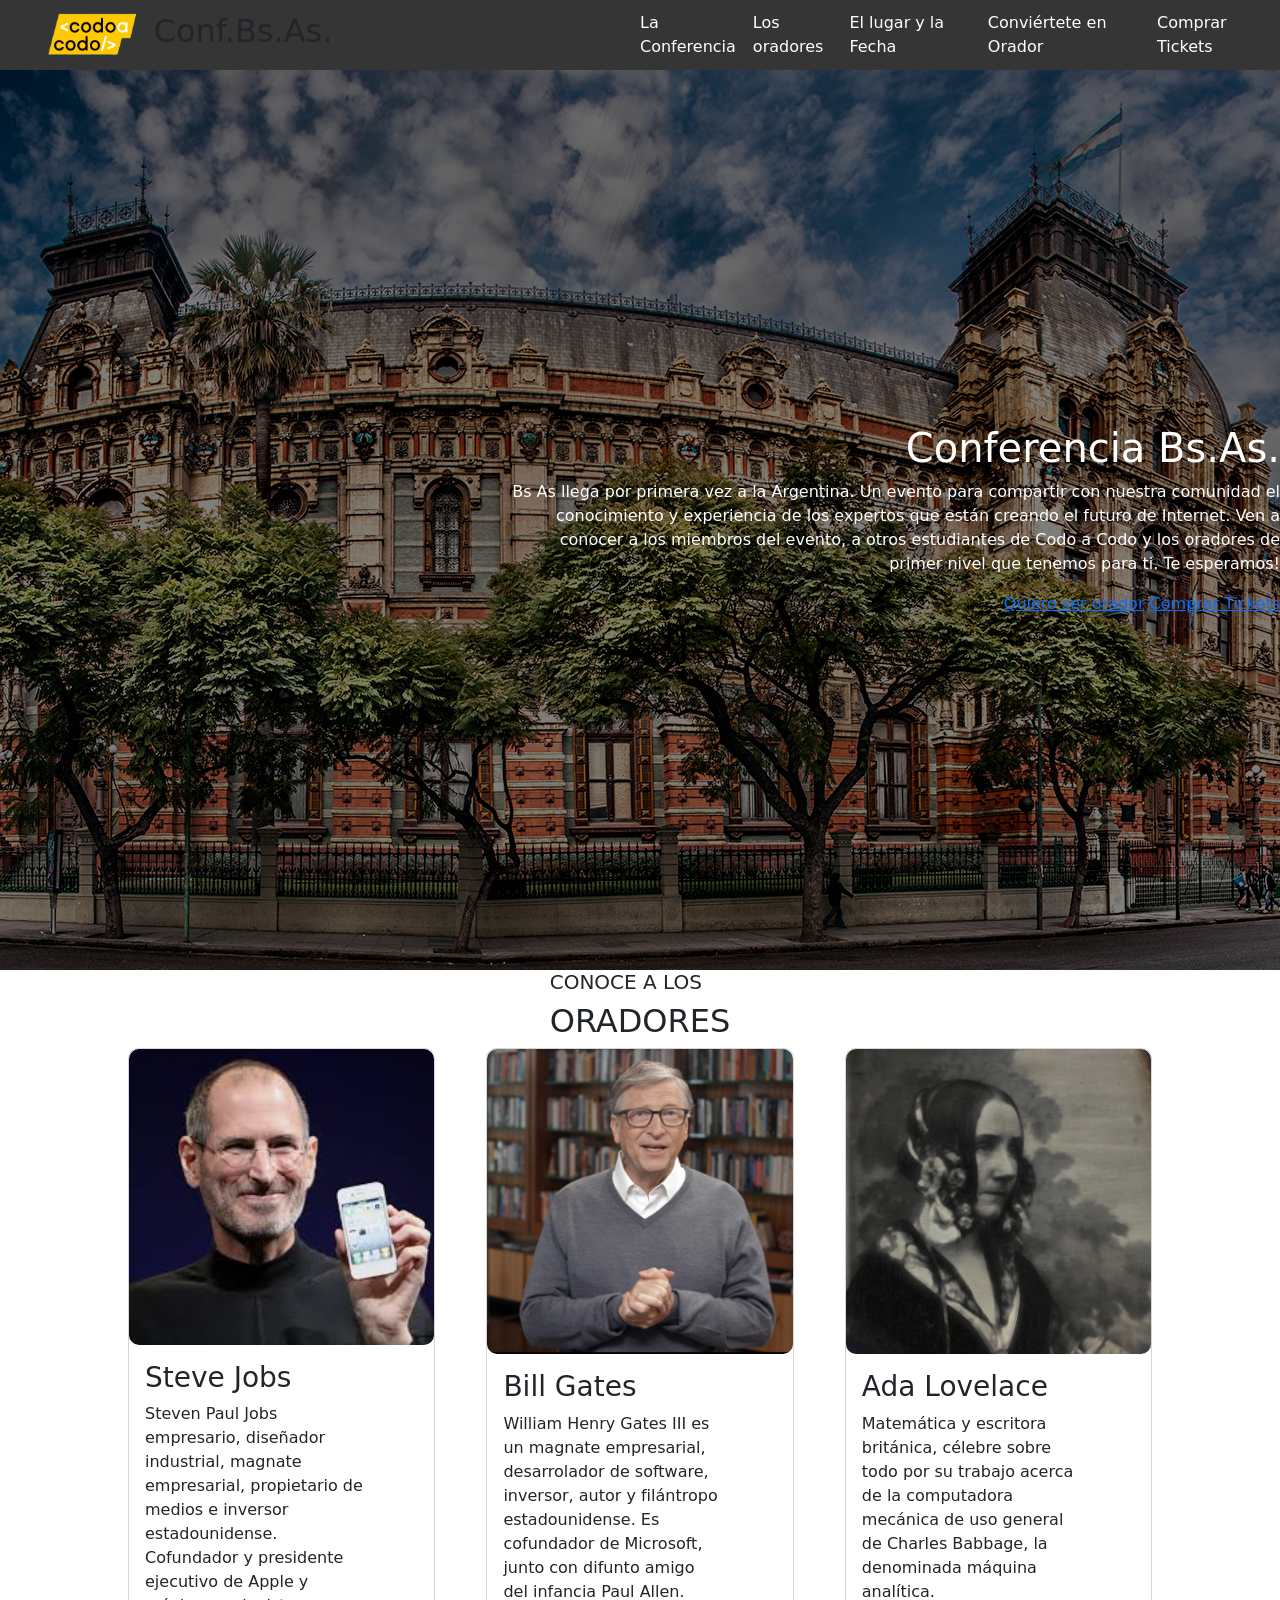
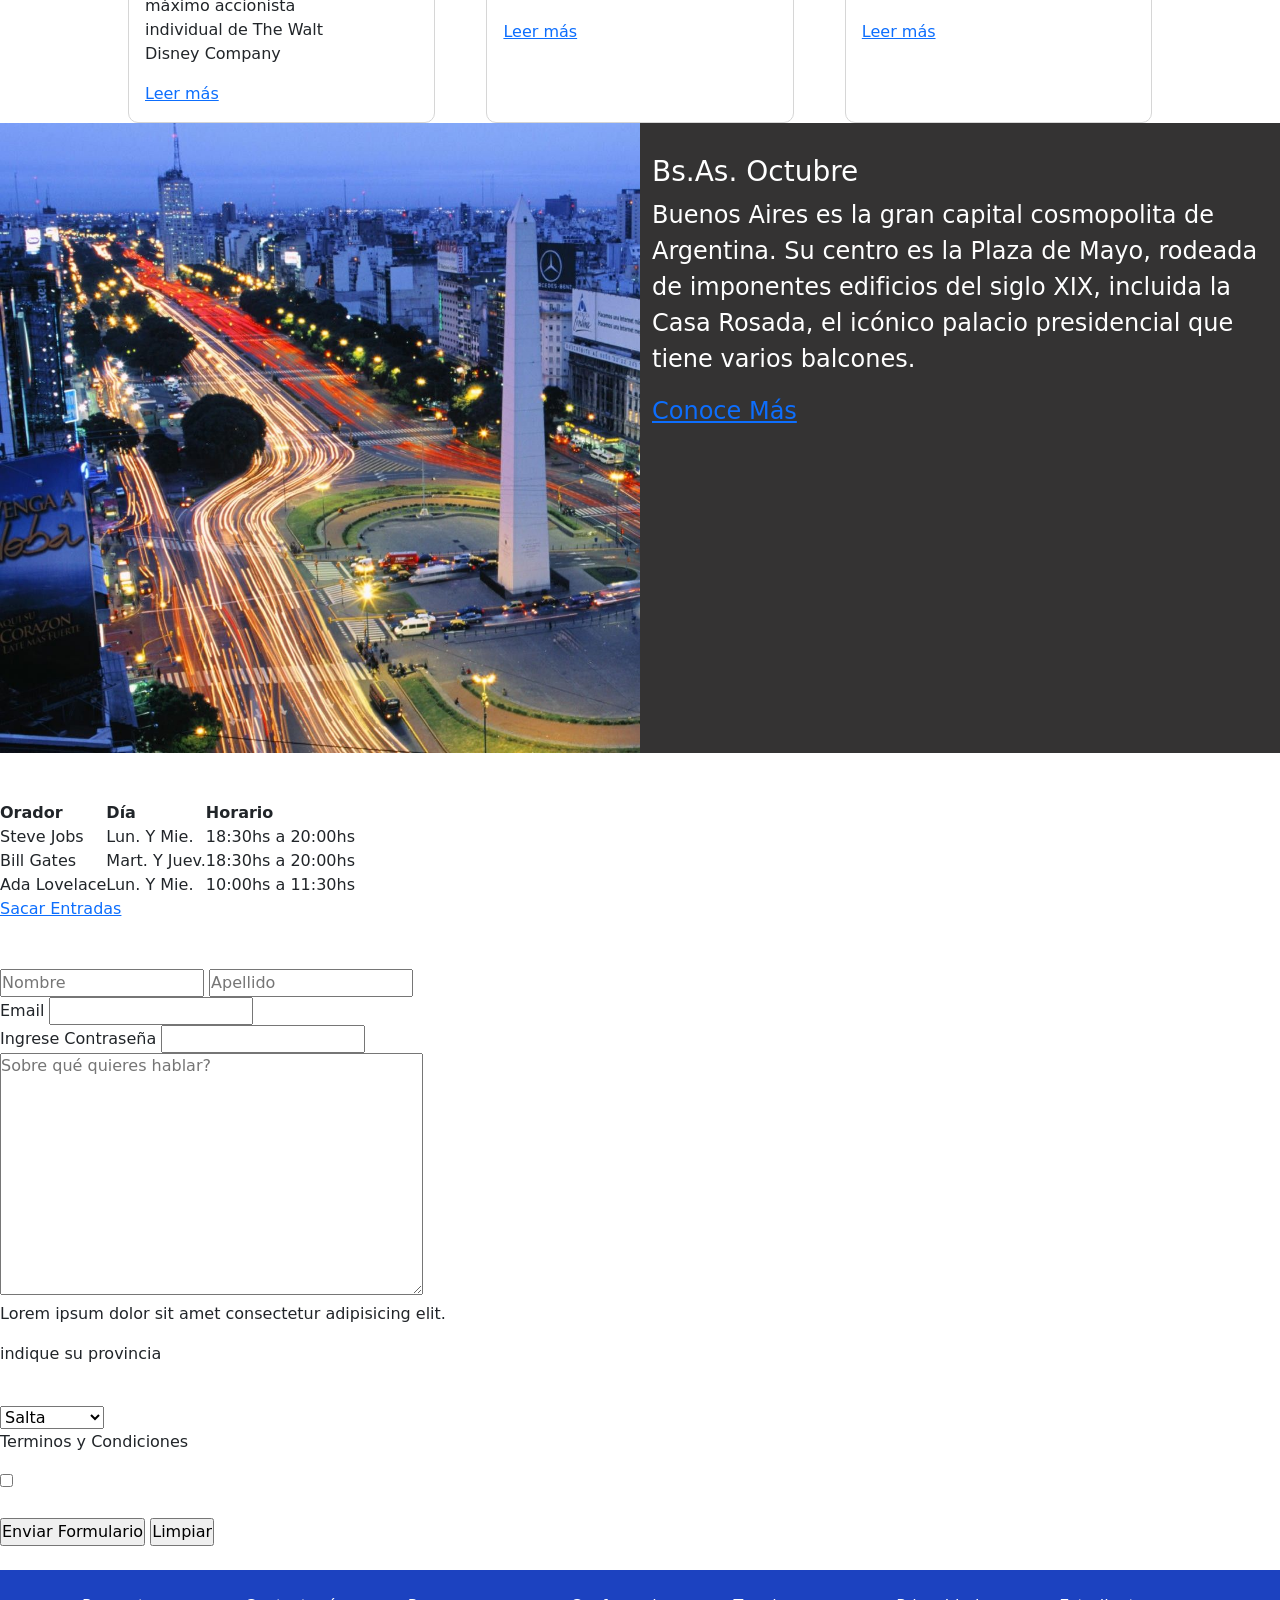
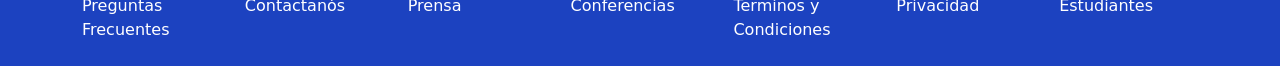
==== proyecto cac/proyectoCACfinal.html @ 0b1ff582 "grabar" ====
<!DOCTYPE html>
<html lang="es">
    <head>
        <meta charset="UTF-8">
        <meta http-equiv="X-UA-Compatible" content="IE=edge">
        <meta name="viewport" content="width=device-width, initial-scale=1.0">
        <title>proyecto html</title>
        <link rel="shortcut icon" href="favicon.ico">
        <link rel="stylesheet" href="./estilos.css">
                 <!-- Bootstrap CSS -->
        <link href="https://cdn.jsdelivr.net/npm/bootstrap@5.0.2/dist/css/bootstrap.min.css" rel="stylesheet" integrity="sha384-EVSTQN3/azprG1Anm3QDgpJLIm9Nao0Yz1ztcQTwFspd3yD65VohhpuuCOmLASjC" crossorigin="anonymous">
          
    </head>
     
    <body>
        <header class="header__flex">
            <div class="logo">
                <img class="img__logo" src="./assets/imagenes/codoacodo.png" alt="Logo de codo a codo" loading="lazy">
                <h2>Conf.Bs.As.</h2>
            </div>
          
            <nav class="navegador">
                <a  class="link" href="#">La Conferencia </a>
                <a  class="link" href="#oradores">Los oradores</a>
                <a  class="link" href="#lugarYFecha">El lugar y la Fecha</a>
                <a  class="link" href="#formulario">Conviértete en Orador</a>
                <a  class="link" href="">Comprar Tickets</a>
            </nav>
        </header>
        <main>
            <section class="sectionPrincipal">
                <div class="contenidoPrincipal">
                    <h1>Conferencia Bs.As.</h1>
                    <p class="parrafoPrincipal">Bs As llega por primera vez a la Argentina. Un evento para compartir con nuestra comunidad el conocimiento y experiencia de los expertos que están creando el futuro de Internet. Ven a conocer a los miembros del evento, a otros estudiantes de Codo a Codo y los oradores de primer nivel que tenemos para ti. Te esperamos!</p>
                    <a href="">Quiero ser orador</a>
                    <a href="">Comprar Tickets</a>
                </div>
               
            </section>
        
        </main>
        <section class="sectionTarjetas" id="oradores">
            <div>
                <h5>CONOCE A LOS</h5>
                <h2>ORADORES</h2>
                
            </div>
            <div class="padreTarjetas">
                <div  class="tarjetas__flex">
                    <div  class="tarjeta">
                        <!--es una etiqueta contenedora y es una etiqueta comodin en bloque  height="400"-->
                        <img class="tarjetaImagen" src="./assets/imagenes/steve.jpg" alt="imagen card" loading="lazy" width="300" >
                        <div class="tarjetaContenido">
                            <h3>Steve Jobs</h3>
                            <div class="tarjetaParrafo">
                                <p>Steven Paul Jobs empresario, diseñador industrial, magnate empresarial, propietario de medios e inversor estadounidense. Cofundador y presidente ejecutivo de Apple​ y máximo accionista individual de The Walt Disney Company</p>
                            </div>
                          
                            <a href="https://es.wikipedia.org/wiki/Steve_Jobs">Leer más</a>
                        </div>
                       
                    </div>
                    
                    <div class="tarjeta">
                        <!--es una etiqueta contenedora y es una etiqueta comodin en bloque-->
                        <img  class="tarjetaImagen" src="./assets/imagenes/bill.jpg" alt="imagen card" loading="lazy" width="300">
                        <div class="tarjetaContenido">
                            <h3>Bill Gates</h3>
                            <div class="tarjetaParrafo">
                                <p>William Henry Gates III es un magnate empresarial, desarrolador de software, inversor, autor y filántropo estadounidense. Es cofundador de Microsoft, junto con difunto amigo del infancia Paul Allen.</p>
                            </div>
                          
                            <a href="https://es.wikipedia.org/wiki/Bill_Gates">Leer más</a>
                        </div>
                    </div>
                  
                    <div class="tarjeta">
                        <!--es una etiqueta contenedora y es una etiqueta comodin en bloque-->
                        <img  class="tarjetaImagen" src="./assets/imagenes/ada.jpeg" alt="imagen card" loading="lazy" width="300">
                        <div class="tarjetaContenido">
                            <h3>Ada Lovelace</h3>
                            <div class="tarjetaParrafo">
                                <p>Matemática y escritora británica, célebre sobre todo por su trabajo acerca de la computadora mecánica de uso general de Charles Babbage, la denominada máquina analítica.</p>
                            </div>
                          
                            <a href="https://es.wikipedia.org/wiki/Ada_Lovelace">Leer más</a>
                        </div>
                    </div>
                </div>
            </div>
          
           
        </section>
        <!-- <section class="sectionDividida" id="lugarYFecha">
            <div class="imagenIzq">

            </div>
            
            <div class="contenidoDer">
                <h3>Bs.As. Octubre</h3>
                <p>Lorem ipsum dolor sit amet, consectetur adipisicing elit. Ea facere quos quia porro enim obcaecati dolore amet debitis, nihil possimus iusto alias! Nisi quasi, unde aspernatur debitis natus inventore blanditiis.</p>
                <a href="">Conoce Más</a>

            </div>
        </section> -->
        <section class="container-fluid">
            <div class="row rowImagen ">
                <div class="col-sm-12 col-lg-6 imagen alto">

                </div>
                <div class="col-sm-12 col-lg-6 contenido alto">
                    <h3>Bs.As. Octubre</h3>
                    <p>Buenos Aires es la gran capital cosmopolita de Argentina. Su centro es la Plaza de Mayo, rodeada de imponentes edificios del siglo XIX, incluida la Casa Rosada, el icónico palacio presidencial que tiene varios balcones. </p>
                    <a href="">Conoce Más</a>
                </div>
            </div>

        </section>
       
        <br><br>
       <section>
        <!-- Clase del miercoles, formulario (Ver enlaces internos!!!!)-->
        <table>
            <thead>
                <tr>
                    <th>Orador</th>
                    <th>Día</th>
                    <th>Horario</th>
                </tr>
            </thead>
            <tbody>
                <tr>
                    <td>Steve Jobs</td>
                    <td>Lun. Y Mie.</td>
                    <td>18:30hs a 20:00hs</td>
                </tr>
                <tr>
                    <td>Bill Gates</td>
                    <td>Mart. Y Juev.</td>
                    <td>18:30hs a 20:00hs</td>
                </tr>
                <tr>
                    <td>Ada Lovelace</td>
                    <td>Lun. Y Mie.</td>
                    <td>10:00hs a 11:30hs</td>
                </tr>
            </tbody>
            <tfoot>
                <tr>
                    <td colspan="3"> <a href="">Sacar Entradas</a> </td>
                </tr>
            </tfoot>
           
           
        </table>
       </section>
       <br><br>
       <section id="formulario">
         <form action="">
            <div>
                <input type="text" placeholder="Nombre" >
                <input type="text" placeholder="Apellido">
            </div>
            <div>
                <label for="">Email</label>
                <input type="email">
            </div>
            <div>
                <label for="">Ingrese Contraseña</label>
                <input type="password" required>
            </div>
           
            <div>
              <textarea name="" id="" cols="50" rows="10" placeholder="Sobre qué quieres hablar?"></textarea>
            </div>
             <p>Lorem ipsum dolor sit amet consectetur adipisicing elit.</p>
             <div>
                <p>indique su provincia</p>
                <br>
                <select >
                    <option value="">Salta</option>
                    <option value="">Entre Rios</option>
                    <option value="">Santa Fe</option>
                    <option value="">Rio Negro</option>
                    <option value="">Cordoba</option>
                </select>
             </div>
              <div>
               <p>Terminos y Condiciones</p> 
               <input type="checkbox" name="terminos">
              </div>
             <br>
             <div>
                <input type="submit" value="Enviar Formulario">
                <input type="reset" value="Limpiar">
             </div>
           


         </form>
       </section>
       <br>
      
       <footer class="colorFooter">
        <div class="container">
            <div class="row">
                <div class="col pt-4 pb-4"><a class="text-white text-decoration-none" href="">Preguntas Frecuentes</a></div>
                <div class="col pt-4 pb-4"><a class="text-white text-decoration-none" href="">Contactanós</a></div>
                <div class="col pt-4 pb-4"><a class="text-white text-decoration-none" href="">Prensa</a></div>
                <div class="col pt-4 pb-4"><a class="text-white text-decoration-none" href="">Conferencias</a></div>
                <div class="col pt-4 pb-4"><a class="text-white text-decoration-none" href="">Terminos y Condiciones</a></div>
                <div class="col pt-4 pb-4"><a class="text-white text-decoration-none" href="">Privacidad</a></div>
                <div class="col pt-4 pb-4"><a class="text-white text-decoration-none" href="">Estudiantes</a></div>

            </div>

        </div>
         
       </footer>
      <!-- Option 1: Bootstrap Bundle with Popper -->
      <script src="https://cdn.jsdelivr.net/npm/bootstrap@5.0.2/dist/js/bootstrap.bundle.min.js" integrity="sha384-MrcW6ZMFYlzcLA8Nl+NtUVF0sA7MsXsP1UyJoMp4YLEuNSfAP+JcXn/tWtIaxVXM" crossorigin="anonymous"></script>
    </body>
</html>
---- proyecto cac/estilos.css ----
.colorFooter{
    background-color:rgb(28, 66, 192);
}
*{
margin: 0;
padding: 0;
box-sizing: border-box;
}
.header__flex{
background-color:rgb(53, 53, 53);
display: flex;
justify-content:center;

}
.logo{
display:flex;
align-items: center;
width:50%;
padding-left:2rem;
}
.img__logo{
width:20%;

}
.navegador{

width:50%;
display: flex;
align-items: center;
justify-content:space-between;
}
.link{
text-decoration: none;
color: white;
font-size: 1rem;
}
.imagenMain{
width:100%;
}
/*pantalla divida*/
.sectionDividida{
display: flex;
height:70vh;
}
.imagenIzq{
height:100%;
width:50%;
background-image: url("./assets/imagenes/hawaii3.jpg");
background-size: cover;
}
.rowImagen{
height:70vh;
}
.alto{
height:100%;
}
.imagen{
background-image: url("./assets/imagenes/hawaii3.jpg");
background-size: cover;
}
.contenido{
padding:2rem ;
background-color: #343333;
color:white;
font-size: 1.5rem;
/*
display: flex;
flex-direction: column;
align-items: flex-start;*/
}
.contenidoDer{
height:100%;
width:50%;
padding:2rem ;
background-color: #343333;
color:white;
font-size: 1.5rem;
display: flex;
flex-direction: column;
align-items: flex-start;
}
.sectionTarjetas{
display:flex;
flex-direction: column;
align-items: center;
justify-content: center;
}
.padreTarjetas{
width:100%;
display: flex;
justify-content: center;
align-items: center;
}
.tarjetas__flex{
width:80%;
display:flex;

justify-content:space-between;

}
.tarjeta{
background-color: white;
width: 30%;
border:1px solid rgb(214, 214, 214);
border-radius: 10px;

}
.tarjetaImagen{
width: 100%;
border-radius: 10px;
}
.tarjetaContenido{
padding:1rem;
}
.tarjetaParrafo{
width:80%;
}
.sectionPrincipal{
background-image: linear-gradient(to right,rgb(0 0 0 /.5),rgb(0 0 0 /.5)), url("./assets/imagenes/ba1.jpg");
height:100vh;
width: 100%;
display: flex;
justify-content:flex-end;
align-items:center;
}
.contenidoPrincipal{
width: 60%;
text-align: right;
color:white;
}
@media screen and (max-width: 900px){
.header__flex{
    flex-direction:column;

}
.logo{
    width:100%;
    justify-content:space-between;
    padding-left:0;
}
.navegador{
    width:100%;
    flex-direction: column;
    padding-right:initial;

}
.link{
    display:inline-block;
    padding:1rem;
    border-bottom: 1px solid white;
    width:100%;
}
/*seccion principal- parrafo*/
.sectionPrincipal{
    justify-content:center;
}
.parrafoPrincipal{
    line-height:1.5rem;
}
.contenidoPrincipal{
    width: 80%;
    text-align: center;
    backdrop-filter: blur(5px);
}
h1{
    font-size: 2rem;
    margin-bottom:0.6rem;
}
/*seccion tarjetas*/
.tarjetas__flex{
    flex-direction: column;
}
.tarjeta{
    width: 100%;
    margin-bottom:1rem;
    box-shadow: -7px -7px 50px 6px rgba(0,0,0,0.54);
    -webkit-box-shadow: -7px -7px 50px 6px rgba(0,0,0,0.54);
    -moz-box-shadow: -7px -7px 50px 6px rgba(0,0,0,0.54);
}
.sectionDividida{
    flex-direction: column;
}
.imagenIzq{
    width:100%;
}
.contenidoDer{
    width:100%;
}
.alto{
    height:50%;
}
.contenido{
    font-size: 1rem;
}



}
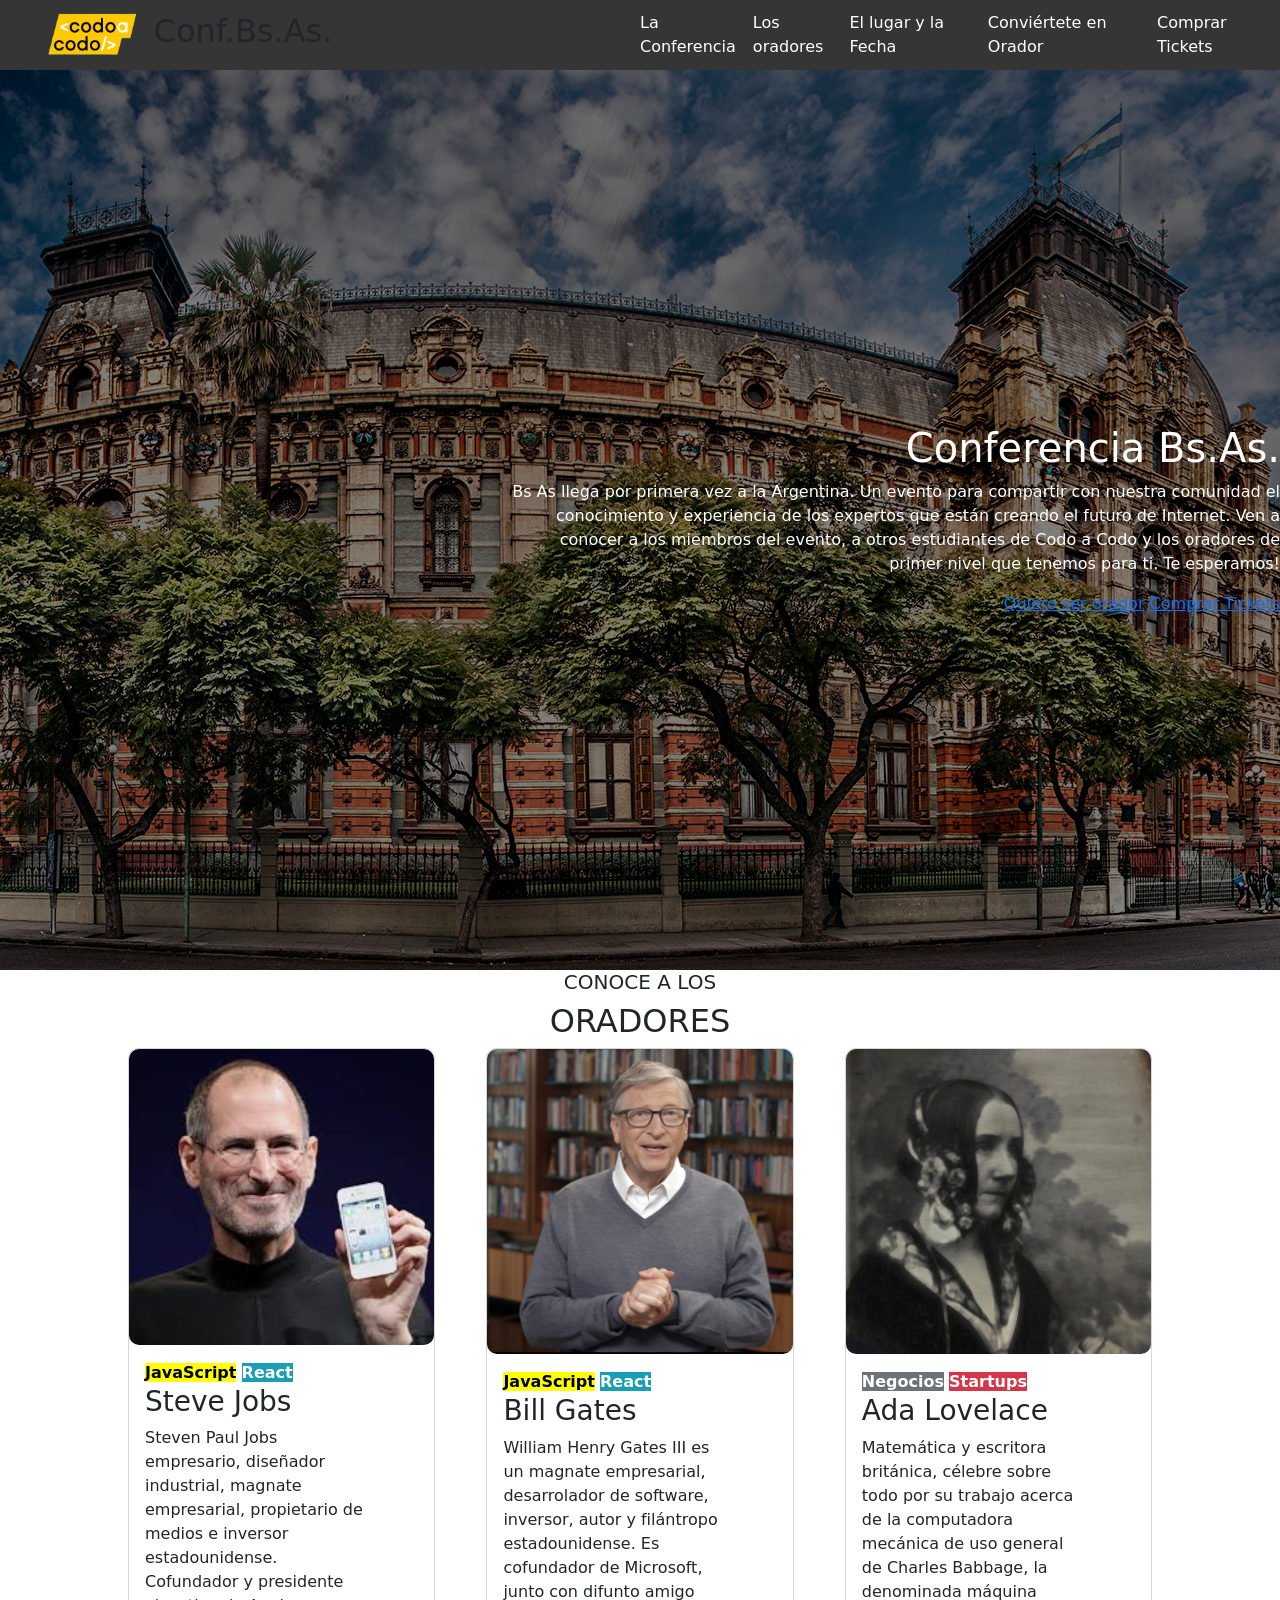
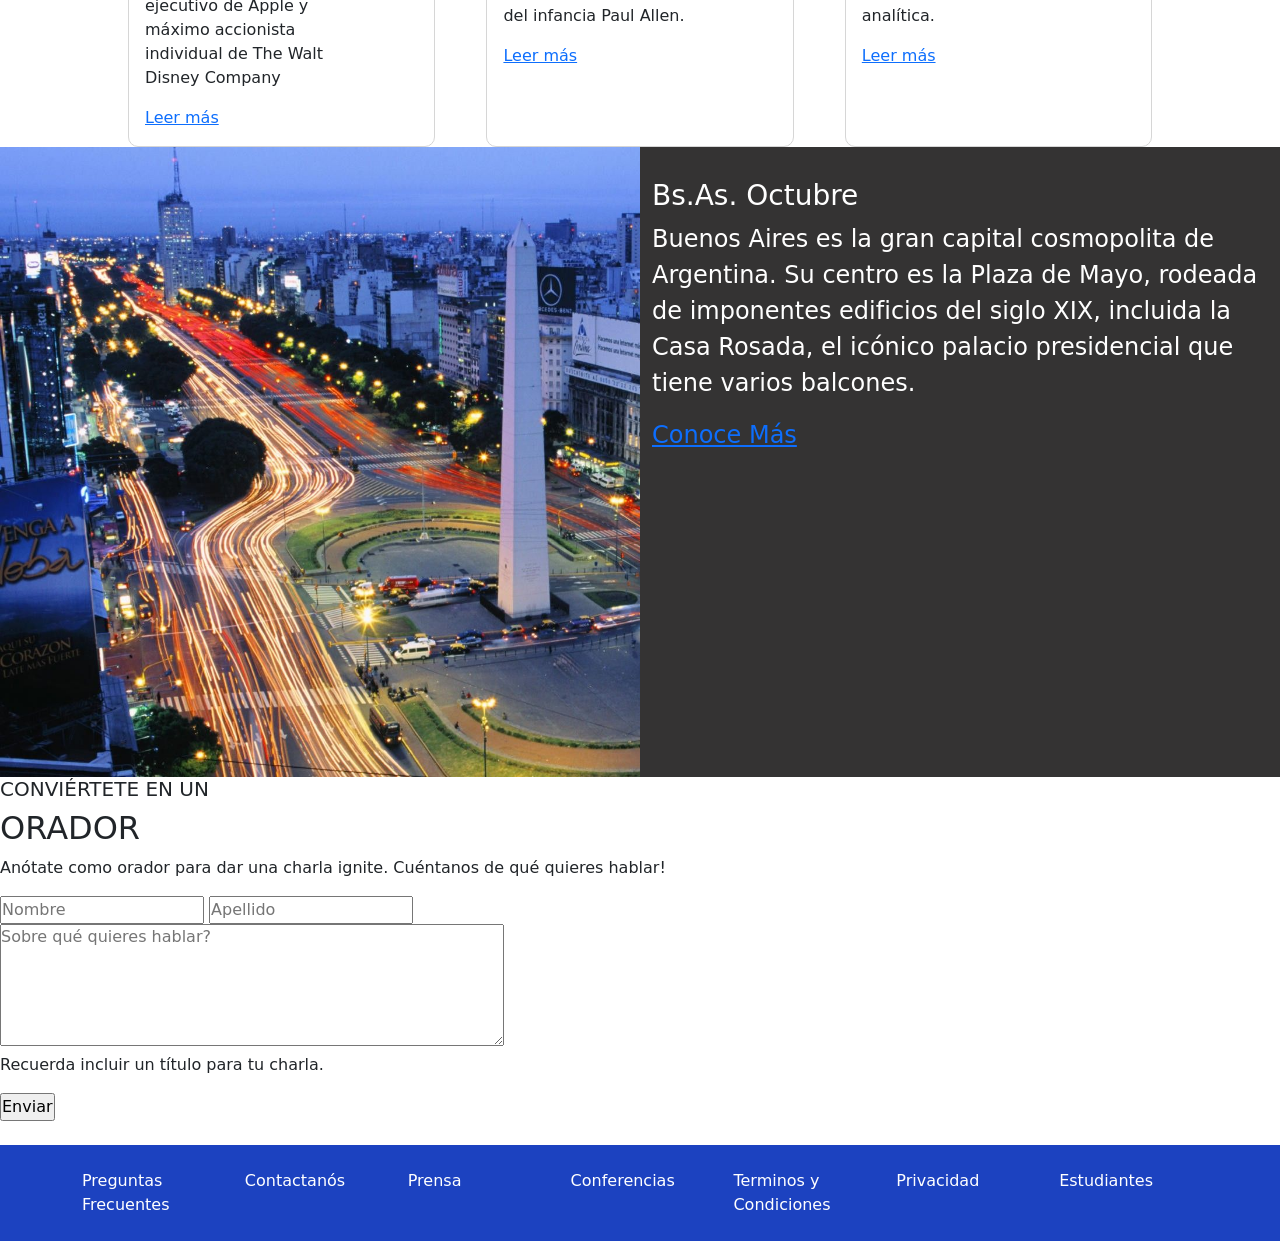
==== commit b05a760c: "https://github.com/aldanditullio1/proyecto1_CAC" ====
--- a/proyecto cac/proyectoCACfinal.html
+++ b/proyecto cac/proyectoCACfinal.html
@@ -7,7 +7,6 @@
         <title>proyecto html</title>
         <link rel="shortcut icon" href="favicon.ico">
         <link rel="stylesheet" href="./estilos.css">
-                 <!-- Bootstrap CSS -->
         <link href="https://cdn.jsdelivr.net/npm/bootstrap@5.0.2/dist/css/bootstrap.min.css" rel="stylesheet" integrity="sha384-EVSTQN3/azprG1Anm3QDgpJLIm9Nao0Yz1ztcQTwFspd3yD65VohhpuuCOmLASjC" crossorigin="anonymous">
           
     </head>
@@ -51,12 +50,13 @@
                         <!--es una etiqueta contenedora y es una etiqueta comodin en bloque  height="400"-->
                         <img class="tarjetaImagen" src="./assets/imagenes/steve.jpg" alt="imagen card" loading="lazy" width="300" >
                         <div class="tarjetaContenido">
+                        <a class= "Javascript" href="https://www.javascript.com/">JavaScript</a>
+                        <a class="React" href="">React</a>
                             <h3>Steve Jobs</h3>
                             <div class="tarjetaParrafo">
                                 <p>Steven Paul Jobs empresario, diseñador industrial, magnate empresarial, propietario de medios e inversor estadounidense. Cofundador y presidente ejecutivo de Apple​ y máximo accionista individual de The Walt Disney Company</p>
                             </div>
-                          
-                            <a href="https://es.wikipedia.org/wiki/Steve_Jobs">Leer más</a>
+                          <a href="https://es.wikipedia.org/wiki/Steve_Jobs">Leer más</a>
                         </div>
                        
                     </div>
@@ -65,6 +65,8 @@
                         <!--es una etiqueta contenedora y es una etiqueta comodin en bloque-->
                         <img  class="tarjetaImagen" src="./assets/imagenes/bill.jpg" alt="imagen card" loading="lazy" width="300">
                         <div class="tarjetaContenido">
+                            <a class= "Javascript" href="https://www.javascript.com/">JavaScript</a>
+                            <a class="React" href="">React</a>
                             <h3>Bill Gates</h3>
                             <div class="tarjetaParrafo">
                                 <p>William Henry Gates III es un magnate empresarial, desarrolador de software, inversor, autor y filántropo estadounidense. Es cofundador de Microsoft, junto con difunto amigo del infancia Paul Allen.</p>
@@ -78,6 +80,8 @@
                         <!--es una etiqueta contenedora y es una etiqueta comodin en bloque-->
                         <img  class="tarjetaImagen" src="./assets/imagenes/ada.jpeg" alt="imagen card" loading="lazy" width="300">
                         <div class="tarjetaContenido">
+                            <a class="Negocios" href="">Negocios</a>
+                            <a class="Startups" href="">Startups</a>
                             <h3>Ada Lovelace</h3>
                             <div class="tarjetaParrafo">
                                 <p>Matemática y escritora británica, célebre sobre todo por su trabajo acerca de la computadora mecánica de uso general de Charles Babbage, la denominada máquina analítica.</p>
@@ -91,18 +95,7 @@
           
            
         </section>
-        <!-- <section class="sectionDividida" id="lugarYFecha">
-            <div class="imagenIzq">
-
-            </div>
-            
-            <div class="contenidoDer">
-                <h3>Bs.As. Octubre</h3>
-                <p>Lorem ipsum dolor sit amet, consectetur adipisicing elit. Ea facere quos quia porro enim obcaecati dolore amet debitis, nihil possimus iusto alias! Nisi quasi, unde aspernatur debitis natus inventore blanditiis.</p>
-                <a href="">Conoce Más</a>
-
-            </div>
-        </section> -->
+  
         <section class="container-fluid">
             <div class="row rowImagen ">
                 <div class="col-sm-12 col-lg-6 imagen alto">
@@ -115,91 +108,39 @@
                 </div>
             </div>
 
+
+        </section>
+        <section id="nuevos">
+            <div class="nuevos">
+                <h5>CONVIÉRTETE EN UN</h5>
+                <h2>ORADOR</h2>
+                
+            </div>
         </section>
        
-        <br><br>
-       <section>
-        <!-- Clase del miercoles, formulario (Ver enlaces internos!!!!)-->
-        <table>
-            <thead>
-                <tr>
-                    <th>Orador</th>
-                    <th>Día</th>
-                    <th>Horario</th>
-                </tr>
-            </thead>
-            <tbody>
-                <tr>
-                    <td>Steve Jobs</td>
-                    <td>Lun. Y Mie.</td>
-                    <td>18:30hs a 20:00hs</td>
-                </tr>
-                <tr>
-                    <td>Bill Gates</td>
-                    <td>Mart. Y Juev.</td>
-                    <td>18:30hs a 20:00hs</td>
-                </tr>
-                <tr>
-                    <td>Ada Lovelace</td>
-                    <td>Lun. Y Mie.</td>
-                    <td>10:00hs a 11:30hs</td>
-                </tr>
-            </tbody>
-            <tfoot>
-                <tr>
-                    <td colspan="3"> <a href="">Sacar Entradas</a> </td>
-                </tr>
-            </tfoot>
-           
-           
-        </table>
-       </section>
-       <br><br>
+        <div>
+            <p>Anótate como orador para dar una charla ignite. Cuéntanos de qué quieres hablar!</p>
+        </div>
        <section id="formulario">
          <form action="">
             <div>
                 <input type="text" placeholder="Nombre" >
                 <input type="text" placeholder="Apellido">
             </div>
+                       
             <div>
-                <label for="">Email</label>
-                <input type="email">
+              <textarea name="" id="" cols="60" rows="5" placeholder="Sobre qué quieres hablar?"></textarea>
             </div>
-            <div>
-                <label for="">Ingrese Contraseña</label>
-                <input type="password" required>
-            </div>
-           
-            <div>
-              <textarea name="" id="" cols="50" rows="10" placeholder="Sobre qué quieres hablar?"></textarea>
-            </div>
-             <p>Lorem ipsum dolor sit amet consectetur adipisicing elit.</p>
+             <p>Recuerda incluir un título para tu charla.</p>
              <div>
-                <p>indique su provincia</p>
-                <br>
-                <select >
-                    <option value="">Salta</option>
-                    <option value="">Entre Rios</option>
-                    <option value="">Santa Fe</option>
-                    <option value="">Rio Negro</option>
-                    <option value="">Cordoba</option>
-                </select>
-             </div>
-              <div>
-               <p>Terminos y Condiciones</p> 
-               <input type="checkbox" name="terminos">
-              </div>
-             <br>
              <div>
-                <input type="submit" value="Enviar Formulario">
-                <input type="reset" value="Limpiar">
+                <input type="submit" value="Enviar">
+            
              </div>
            
-
-
          </form>
        </section>
-       <br>
+           <br>
       
        <footer class="colorFooter">
         <div class="container">
--- a/proyecto cac/estilos.css
+++ b/proyecto cac/estilos.css
@@ -37,7 +37,7 @@
 .imagenMain{
 width:100%;
 }
-/*pantalla divida*/
+
 .sectionDividida{
 display: flex;
 height:70vh;
@@ -63,10 +63,7 @@
 background-color: #343333;
 color:white;
 font-size: 1.5rem;
-/*
-display: flex;
-flex-direction: column;
-align-items: flex-start;*/
+
 }
 .contenidoDer{
 height:100%;
@@ -84,12 +81,14 @@
 flex-direction: column;
 align-items: center;
 justify-content: center;
+text-align: center;
 }
 .padreTarjetas{
 width:100%;
 display: flex;
 justify-content: center;
 align-items: center;
+text-align: left;
 }
 .tarjetas__flex{
 width:80%;
@@ -98,6 +97,33 @@
 justify-content:space-between;
 
 }
+
+.Javascript{
+    background-color: yellow;
+    color: black;
+    text-decoration: none;
+    font-weight: bold; 
+}
+.React{
+background-color: rgb(26, 158, 180);
+color: white;
+text-decoration: none;
+font-weight: bold; 
+}
+
+.Negocios{
+    background-color: rgb(107, 114, 120);
+    color: white;
+    text-decoration: none;
+    font-weight: bold;
+}
+.Startups{
+    background-color: rgb(211, 54, 71);
+    color: white;
+    text-decoration: none;
+    font-weight: bold;
+}
+
 .tarjeta{
 background-color: white;
 width: 30%;
@@ -112,6 +138,7 @@
 .tarjetaContenido{
 padding:1rem;
 }
+
 .tarjetaParrafo{
 width:80%;
 }
@@ -144,16 +171,20 @@
     padding-right:initial;
 
 }
+.conocemas{
+    color: grey;
+}
 .link{
     display:inline-block;
     padding:1rem;
     border-bottom: 1px solid white;
     width:100%;
 }
-/*seccion principal- parrafo*/
+
 .sectionPrincipal{
     justify-content:center;
 }
+
 .parrafoPrincipal{
     line-height:1.5rem;
 }
@@ -166,7 +197,7 @@
     font-size: 2rem;
     margin-bottom:0.6rem;
 }
-/*seccion tarjetas*/
+
 .tarjetas__flex{
     flex-direction: column;
 }
@@ -192,7 +223,4 @@
 .contenido{
     font-size: 1rem;
 }
-
-
-
 }
